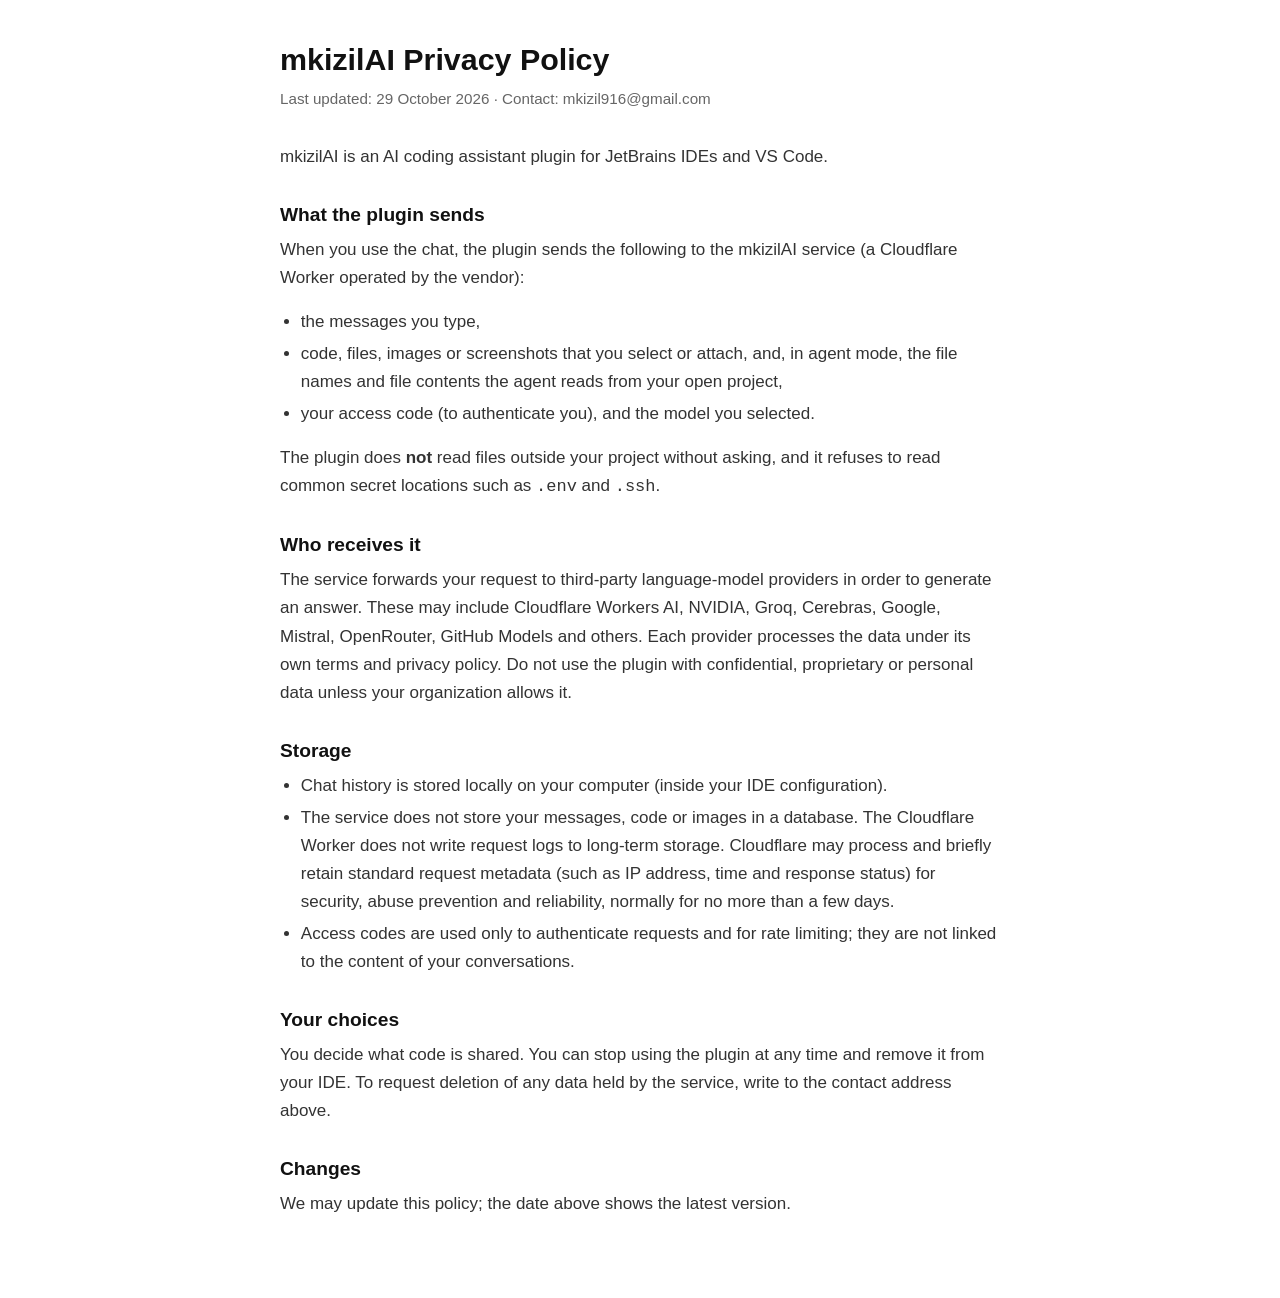
==== privacy/index.html @ 3f8bc060 "mkizilai-legal: license + privacy pages" ====
<!doctype html>
<html lang="en">
<head>
  <meta charset="utf-8">
  <meta name="viewport" content="width=device-width, initial-scale=1">
  <title>mkizilAI Privacy Policy</title>
  <link rel="stylesheet" href="../style.css">
</head>
<body>
  <main>
    <h1>mkizilAI Privacy Policy</h1>
    <p class="meta">Last updated: 29 October 2026 · Contact: mkizil916@gmail.com</p>

    <p>mkizilAI is an AI coding assistant plugin for JetBrains IDEs and VS Code.</p>

    <h2>What the plugin sends</h2>
    <p>When you use the chat, the plugin sends the following to the mkizilAI service (a Cloudflare Worker operated by the vendor):</p>
    <ul>
      <li>the messages you type,</li>
      <li>code, files, images or screenshots that you select or attach, and, in agent mode, the file names and file contents the agent reads from your open project,</li>
      <li>your access code (to authenticate you), and the model you selected.</li>
    </ul>
    <p>The plugin does <strong>not</strong> read files outside your project without asking, and it refuses to read common secret locations such as <code>.env</code> and <code>.ssh</code>.</p>

    <h2>Who receives it</h2>
    <p>The service forwards your request to third-party language-model providers in order to generate an answer. These may include Cloudflare Workers AI, NVIDIA, Groq, Cerebras, Google, Mistral, OpenRouter, GitHub Models and others. Each provider processes the data under its own terms and privacy policy. Do not use the plugin with confidential, proprietary or personal data unless your organization allows it.</p>

    <h2>Storage</h2>
    <ul>
      <li>Chat history is stored locally on your computer (inside your IDE configuration).</li>
      <li>The service does not store your messages, code or images in a database. The Cloudflare Worker does not write request logs to long-term storage. Cloudflare may process and briefly retain standard request metadata (such as IP address, time and response status) for security, abuse prevention and reliability, normally for no more than a few days.</li>
      <li>Access codes are used only to authenticate requests and for rate limiting; they are not linked to the content of your conversations.</li>
    </ul>

    <h2>Your choices</h2>
    <p>You decide what code is shared. You can stop using the plugin at any time and remove it from your IDE. To request deletion of any data held by the service, write to the contact address above.</p>

    <h2>Changes</h2>
    <p>We may update this policy; the date above shows the latest version.</p>
  </main>
</body>
</html>
---- style.css ----
* { box-sizing: border-box; }

body {
  margin: 0;
  background: #ffffff;
  color: #333333;
  font-family: -apple-system, BlinkMacSystemFont, "Segoe UI", Roboto, Helvetica, Arial, sans-serif;
  font-size: 17px;
  line-height: 1.65;
  -webkit-text-size-adjust: 100%;
}

main {
  max-width: 760px;
  margin: 0 auto;
  padding: 40px 20px 64px;
}

h1 {
  margin: 0 0 0.5rem;
  color: #111111;
  font-size: 1.9rem;
  line-height: 1.25;
}

h2 {
  margin: 2rem 0 0.5rem;
  color: #111111;
  font-size: 1.2rem;
  line-height: 1.3;
}

p {
  margin: 0 0 1rem;
}

ul {
  margin: 0 0 1rem;
  padding-left: 1.3rem;
}

li {
  margin: 0.25rem 0;
}

a {
  color: #1a5fb4;
  text-decoration: none;
}

a:hover,
a:focus {
  text-decoration: underline;
}

.meta {
  color: #666666;
  font-size: 0.95rem;
  margin-bottom: 2rem;
}

.links {
  margin-top: 1.75rem;
}

@media (max-width: 600px) {
  body { font-size: 16px; }
  main { padding: 24px 16px 48px; }
  h1 { font-size: 1.55rem; }
}
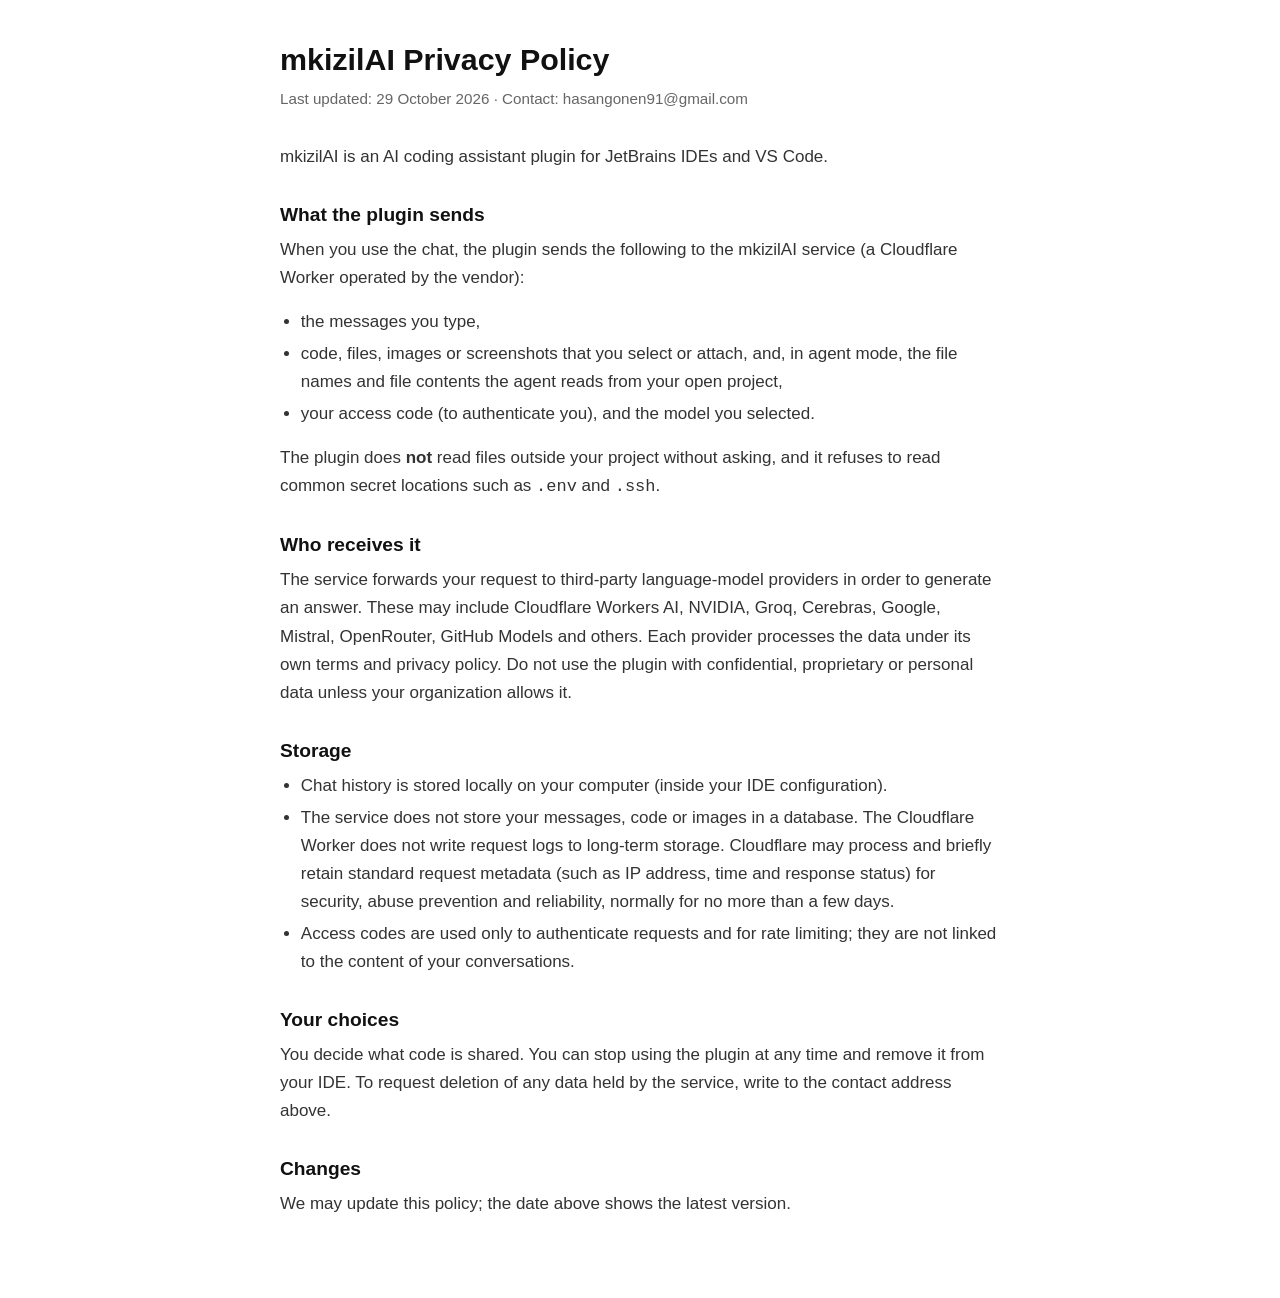
==== commit ae7c2866: "contact: update email" ====
--- a/privacy/index.html
+++ b/privacy/index.html
@@ -9,7 +9,7 @@
 <body>
   <main>
     <h1>mkizilAI Privacy Policy</h1>
-    <p class="meta">Last updated: 29 October 2026 · Contact: mkizil916@gmail.com</p>
+    <p class="meta">Last updated: 29 October 2026 · Contact: hasangonen91@gmail.com</p>
 
     <p>mkizilAI is an AI coding assistant plugin for JetBrains IDEs and VS Code.</p>
 
